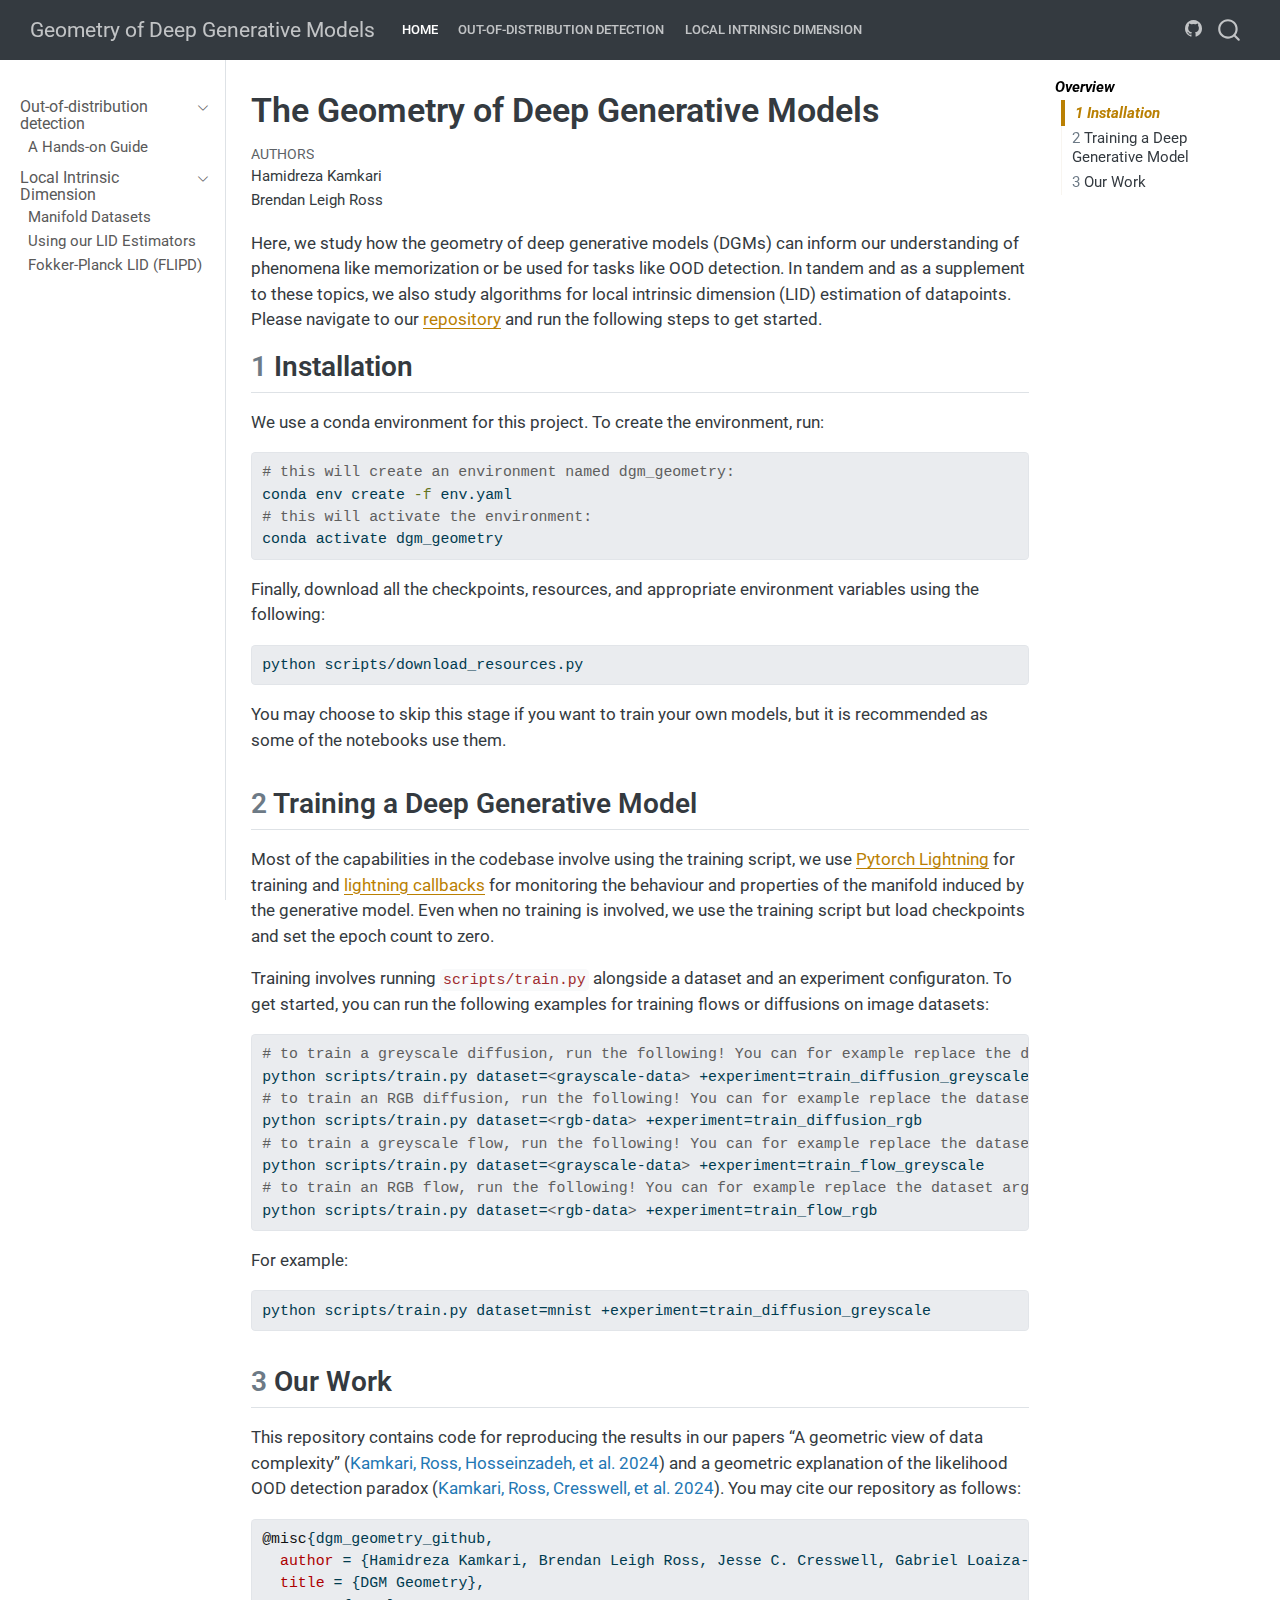
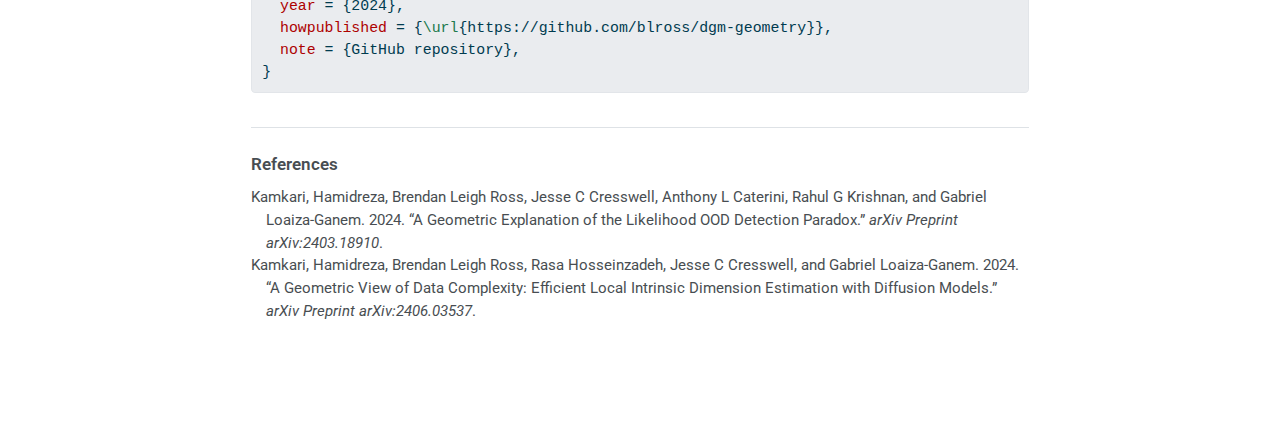
==== docs/index.html @ e12232f8 "move around" ====
<!DOCTYPE html>
<html xmlns="http://www.w3.org/1999/xhtml" lang="en" xml:lang="en"><head>

<meta charset="utf-8">
<meta name="generator" content="quarto-1.5.54">

<meta name="viewport" content="width=device-width, initial-scale=1.0, user-scalable=yes">


<title>The Geometry of Deep Generative Models – Geometry of Deep Generative Models</title>
<style>
code{white-space: pre-wrap;}
span.smallcaps{font-variant: small-caps;}
div.columns{display: flex; gap: min(4vw, 1.5em);}
div.column{flex: auto; overflow-x: auto;}
div.hanging-indent{margin-left: 1.5em; text-indent: -1.5em;}
ul.task-list{list-style: none;}
ul.task-list li input[type="checkbox"] {
  width: 0.8em;
  margin: 0 0.8em 0.2em -1em; /* quarto-specific, see https://github.com/quarto-dev/quarto-cli/issues/4556 */ 
  vertical-align: middle;
}
/* CSS for syntax highlighting */
pre > code.sourceCode { white-space: pre; position: relative; }
pre > code.sourceCode > span { line-height: 1.25; }
pre > code.sourceCode > span:empty { height: 1.2em; }
.sourceCode { overflow: visible; }
code.sourceCode > span { color: inherit; text-decoration: inherit; }
div.sourceCode { margin: 1em 0; }
pre.sourceCode { margin: 0; }
@media screen {
div.sourceCode { overflow: auto; }
}
@media print {
pre > code.sourceCode { white-space: pre-wrap; }
pre > code.sourceCode > span { display: inline-block; text-indent: -5em; padding-left: 5em; }
}
pre.numberSource code
  { counter-reset: source-line 0; }
pre.numberSource code > span
  { position: relative; left: -4em; counter-increment: source-line; }
pre.numberSource code > span > a:first-child::before
  { content: counter(source-line);
    position: relative; left: -1em; text-align: right; vertical-align: baseline;
    border: none; display: inline-block;
    -webkit-touch-callout: none; -webkit-user-select: none;
    -khtml-user-select: none; -moz-user-select: none;
    -ms-user-select: none; user-select: none;
    padding: 0 4px; width: 4em;
  }
pre.numberSource { margin-left: 3em;  padding-left: 4px; }
div.sourceCode
  {   }
@media screen {
pre > code.sourceCode > span > a:first-child::before { text-decoration: underline; }
}
/* CSS for citations */
div.csl-bib-body { }
div.csl-entry {
  clear: both;
  margin-bottom: 0em;
}
.hanging-indent div.csl-entry {
  margin-left:2em;
  text-indent:-2em;
}
div.csl-left-margin {
  min-width:2em;
  float:left;
}
div.csl-right-inline {
  margin-left:2em;
  padding-left:1em;
}
div.csl-indent {
  margin-left: 2em;
}</style>


<script src="site_libs/quarto-nav/quarto-nav.js"></script>
<script src="site_libs/quarto-nav/headroom.min.js"></script>
<script src="site_libs/clipboard/clipboard.min.js"></script>
<script src="site_libs/quarto-search/autocomplete.umd.js"></script>
<script src="site_libs/quarto-search/fuse.min.js"></script>
<script src="site_libs/quarto-search/quarto-search.js"></script>
<meta name="quarto:offset" content="./">
<script src="site_libs/quarto-html/quarto.js"></script>
<script src="site_libs/quarto-html/popper.min.js"></script>
<script src="site_libs/quarto-html/tippy.umd.min.js"></script>
<script src="site_libs/quarto-html/anchor.min.js"></script>
<link href="site_libs/quarto-html/tippy.css" rel="stylesheet">
<link href="site_libs/quarto-html/quarto-syntax-highlighting.css" rel="stylesheet" id="quarto-text-highlighting-styles">
<script src="site_libs/bootstrap/bootstrap.min.js"></script>
<link href="site_libs/bootstrap/bootstrap-icons.css" rel="stylesheet">
<link href="site_libs/bootstrap/bootstrap.min.css" rel="stylesheet" id="quarto-bootstrap" data-mode="light">
<script id="quarto-search-options" type="application/json">{
  "location": "navbar",
  "copy-button": false,
  "collapse-after": 3,
  "panel-placement": "end",
  "type": "overlay",
  "limit": 50,
  "keyboard-shortcut": [
    "f",
    "/",
    "s"
  ],
  "show-item-context": false,
  "language": {
    "search-no-results-text": "No results",
    "search-matching-documents-text": "matching documents",
    "search-copy-link-title": "Copy link to search",
    "search-hide-matches-text": "Hide additional matches",
    "search-more-match-text": "more match in this document",
    "search-more-matches-text": "more matches in this document",
    "search-clear-button-title": "Clear",
    "search-text-placeholder": "",
    "search-detached-cancel-button-title": "Cancel",
    "search-submit-button-title": "Submit",
    "search-label": "Search"
  }
}</script>


<link rel="stylesheet" href="styles.css">
</head>

<body class="nav-sidebar docked nav-fixed">

<div id="quarto-search-results"></div>
  <header id="quarto-header" class="headroom fixed-top">
    <nav class="navbar navbar-expand-lg " data-bs-theme="dark">
      <div class="navbar-container container-fluid">
      <div class="navbar-brand-container mx-auto">
    <a class="navbar-brand" href="./index.html">
    <span class="navbar-title">Geometry of Deep Generative Models</span>
    </a>
  </div>
            <div id="quarto-search" class="" title="Search"></div>
          <button class="navbar-toggler" type="button" data-bs-toggle="collapse" data-bs-target="#navbarCollapse" aria-controls="navbarCollapse" role="menu" aria-expanded="false" aria-label="Toggle navigation" onclick="if (window.quartoToggleHeadroom) { window.quartoToggleHeadroom(); }">
  <span class="navbar-toggler-icon"></span>
</button>
          <div class="collapse navbar-collapse" id="navbarCollapse">
            <ul class="navbar-nav navbar-nav-scroll me-auto">
  <li class="nav-item">
    <a class="nav-link active" href="./index.html" aria-current="page"> 
<span class="menu-text">Home</span></a>
  </li>  
  <li class="nav-item">
    <a class="nav-link" href="./sections/ood.html"> 
<span class="menu-text">Out-of-distribution detection</span></a>
  </li>  
  <li class="nav-item">
    <a class="nav-link" href="./sections/lid.html"> 
<span class="menu-text">Local Intrinsic Dimension</span></a>
  </li>  
</ul>
          </div> <!-- /navcollapse -->
            <div class="quarto-navbar-tools">
    <a href="https://github.com/blross/dgm-geometry" title="" class="quarto-navigation-tool px-1" aria-label=""><i class="bi bi-github"></i></a>
</div>
      </div> <!-- /container-fluid -->
    </nav>
  <nav class="quarto-secondary-nav">
    <div class="container-fluid d-flex">
      <button type="button" class="quarto-btn-toggle btn" data-bs-toggle="collapse" role="button" data-bs-target=".quarto-sidebar-collapse-item" aria-controls="quarto-sidebar" aria-expanded="false" aria-label="Toggle sidebar navigation" onclick="if (window.quartoToggleHeadroom) { window.quartoToggleHeadroom(); }">
        <i class="bi bi-layout-text-sidebar-reverse"></i>
      </button>
        <nav class="quarto-page-breadcrumbs" aria-label="breadcrumb"><ol class="breadcrumb"><li class="breadcrumb-item">The Geometry of Deep Generative Models</li></ol></nav>
        <a class="flex-grow-1" role="navigation" data-bs-toggle="collapse" data-bs-target=".quarto-sidebar-collapse-item" aria-controls="quarto-sidebar" aria-expanded="false" aria-label="Toggle sidebar navigation" onclick="if (window.quartoToggleHeadroom) { window.quartoToggleHeadroom(); }">      
        </a>
    </div>
  </nav>
</header>
<!-- content -->
<div id="quarto-content" class="quarto-container page-columns page-rows-contents page-layout-article page-navbar">
<!-- sidebar -->
  <nav id="quarto-sidebar" class="sidebar collapse collapse-horizontal quarto-sidebar-collapse-item sidebar-navigation docked overflow-auto">
    <div class="sidebar-menu-container"> 
    <ul class="list-unstyled mt-1">
        <li class="sidebar-item sidebar-item-section">
      <div class="sidebar-item-container"> 
            <a href="./sections/ood.html" class="sidebar-item-text sidebar-link">
 <span class="menu-text">Out-of-distribution detection</span></a>
          <a class="sidebar-item-toggle text-start" data-bs-toggle="collapse" data-bs-target="#quarto-sidebar-section-1" role="navigation" aria-expanded="true" aria-label="Toggle section">
            <i class="bi bi-chevron-right ms-2"></i>
          </a> 
      </div>
      <ul id="quarto-sidebar-section-1" class="collapse list-unstyled sidebar-section depth1 show">  
          <li class="sidebar-item">
  <div class="sidebar-item-container"> 
  <a href="./sections/ood/ood_guide.html" class="sidebar-item-text sidebar-link">
 <span class="menu-text">A Hands-on Guide</span></a>
  </div>
</li>
      </ul>
  </li>
        <li class="sidebar-item sidebar-item-section">
      <div class="sidebar-item-container"> 
            <a href="./sections/lid.html" class="sidebar-item-text sidebar-link">
 <span class="menu-text">Local Intrinsic Dimension</span></a>
          <a class="sidebar-item-toggle text-start" data-bs-toggle="collapse" data-bs-target="#quarto-sidebar-section-2" role="navigation" aria-expanded="true" aria-label="Toggle section">
            <i class="bi bi-chevron-right ms-2"></i>
          </a> 
      </div>
      <ul id="quarto-sidebar-section-2" class="collapse list-unstyled sidebar-section depth1 show">  
          <li class="sidebar-item">
  <div class="sidebar-item-container"> 
  <a href="./sections/lid/manifold_datasets.html" class="sidebar-item-text sidebar-link">
 <span class="menu-text">Manifold Datasets</span></a>
  </div>
</li>
          <li class="sidebar-item">
  <div class="sidebar-item-container"> 
  <a href="./sections/lid/lid_guide.html" class="sidebar-item-text sidebar-link">
 <span class="menu-text">Using our LID Estimators</span></a>
  </div>
</li>
          <li class="sidebar-item">
  <div class="sidebar-item-container"> 
  <a href="./sections/lid/flipd.html" class="sidebar-item-text sidebar-link">
 <span class="menu-text">Fokker-Planck LID (FLIPD)</span></a>
  </div>
</li>
      </ul>
  </li>
    </ul>
    </div>
</nav>
<div id="quarto-sidebar-glass" class="quarto-sidebar-collapse-item" data-bs-toggle="collapse" data-bs-target=".quarto-sidebar-collapse-item"></div>
<!-- margin-sidebar -->
    <div id="quarto-margin-sidebar" class="sidebar margin-sidebar">
        <nav id="TOC" role="doc-toc" class="toc-active">
    <h2 id="toc-title">Overview</h2>
   
  <ul>
  <li><a href="#installation" id="toc-installation" class="nav-link active" data-scroll-target="#installation"><span class="header-section-number">1</span> Installation</a></li>
  <li><a href="#training-a-deep-generative-model" id="toc-training-a-deep-generative-model" class="nav-link" data-scroll-target="#training-a-deep-generative-model"><span class="header-section-number">2</span> Training a Deep Generative Model</a></li>
  <li><a href="#our-work" id="toc-our-work" class="nav-link" data-scroll-target="#our-work"><span class="header-section-number">3</span> Our Work</a></li>
  </ul>
</nav>
    </div>
<!-- main -->
<main class="content" id="quarto-document-content">

<header id="title-block-header" class="quarto-title-block default">
<div class="quarto-title">
<h1 class="title">The Geometry of Deep Generative Models</h1>
</div>



<div class="quarto-title-meta">

    <div>
    <div class="quarto-title-meta-heading">Authors</div>
    <div class="quarto-title-meta-contents">
             <p>Hamidreza Kamkari </p>
             <p>Brendan Leigh Ross </p>
          </div>
  </div>
    
  
    
  </div>
  


</header>


<p>Here, we study how the geometry of deep generative models (DGMs) can inform our understanding of phenomena like memorization or be used for tasks like OOD detection. In tandem and as a supplement to these topics, we also study algorithms for local intrinsic dimension (LID) estimation of datapoints. Please navigate to our <a href="https://github.com/blross/dgm-geometry">repository</a> and run the following steps to get started.</p>
<section id="installation" class="level2" data-number="1">
<h2 data-number="1" class="anchored" data-anchor-id="installation"><span class="header-section-number">1</span> Installation</h2>
<p>We use a conda environment for this project. To create the environment, run:</p>
<div class="sourceCode" id="cb1"><pre class="sourceCode bash code-with-copy"><code class="sourceCode bash"><span id="cb1-1"><a href="#cb1-1" aria-hidden="true" tabindex="-1"></a><span class="co"># this will create an environment named dgm_geometry:</span></span>
<span id="cb1-2"><a href="#cb1-2" aria-hidden="true" tabindex="-1"></a><span class="ex">conda</span> env create <span class="at">-f</span> env.yaml</span>
<span id="cb1-3"><a href="#cb1-3" aria-hidden="true" tabindex="-1"></a><span class="co"># this will activate the environment:</span></span>
<span id="cb1-4"><a href="#cb1-4" aria-hidden="true" tabindex="-1"></a><span class="ex">conda</span> activate dgm_geometry</span></code><button title="Copy to Clipboard" class="code-copy-button"><i class="bi"></i></button></pre></div>
<p>Finally, download all the checkpoints, resources, and appropriate environment variables using the following:</p>
<div class="sourceCode" id="cb2"><pre class="sourceCode bash code-with-copy"><code class="sourceCode bash"><span id="cb2-1"><a href="#cb2-1" aria-hidden="true" tabindex="-1"></a><span class="ex">python</span> scripts/download_resources.py</span></code><button title="Copy to Clipboard" class="code-copy-button"><i class="bi"></i></button></pre></div>
<p>You may choose to skip this stage if you want to train your own models, but it is recommended as some of the notebooks use them.</p>
</section>
<section id="training-a-deep-generative-model" class="level2" data-number="2">
<h2 data-number="2" class="anchored" data-anchor-id="training-a-deep-generative-model"><span class="header-section-number">2</span> Training a Deep Generative Model</h2>
<p>Most of the capabilities in the codebase involve using the training script, we use <a href="https://lightning.ai/docs/pytorch/stable/">Pytorch Lightning</a> for training and <a href="https://lightning.ai/docs/pytorch/stable/extensions/callbacks.html">lightning callbacks</a> for monitoring the behaviour and properties of the manifold induced by the generative model. Even when no training is involved, we use the training script but load checkpoints and set the epoch count to zero.</p>
<p>Training involves running <code>scripts/train.py</code> alongside a dataset and an experiment configuraton. To get started, you can run the following examples for training flows or diffusions on image datasets:</p>
<div class="sourceCode" id="cb3"><pre class="sourceCode bash code-with-copy"><code class="sourceCode bash"><span id="cb3-1"><a href="#cb3-1" aria-hidden="true" tabindex="-1"></a><span class="co"># to train a greyscale diffusion, run the following! You can for example replace the dataset argument with mnist or fmnist</span></span>
<span id="cb3-2"><a href="#cb3-2" aria-hidden="true" tabindex="-1"></a><span class="ex">python</span> scripts/train.py dataset=<span class="op">&lt;</span>grayscale-data<span class="op">&gt;</span> +experiment=train_diffusion_greyscale</span>
<span id="cb3-3"><a href="#cb3-3" aria-hidden="true" tabindex="-1"></a><span class="co"># to train an RGB diffusion, run the following! You can for example replace the dataset argument with cifar10</span></span>
<span id="cb3-4"><a href="#cb3-4" aria-hidden="true" tabindex="-1"></a><span class="ex">python</span> scripts/train.py dataset=<span class="op">&lt;</span>rgb-data<span class="op">&gt;</span> +experiment=train_diffusion_rgb</span>
<span id="cb3-5"><a href="#cb3-5" aria-hidden="true" tabindex="-1"></a><span class="co"># to train a greyscale flow, run the following! You can for example replace the dataset argument with mnist or fmnist</span></span>
<span id="cb3-6"><a href="#cb3-6" aria-hidden="true" tabindex="-1"></a><span class="ex">python</span> scripts/train.py dataset=<span class="op">&lt;</span>grayscale-data<span class="op">&gt;</span> +experiment=train_flow_greyscale</span>
<span id="cb3-7"><a href="#cb3-7" aria-hidden="true" tabindex="-1"></a><span class="co"># to train an RGB flow, run the following! You can for example replace the dataset argument with cifar10</span></span>
<span id="cb3-8"><a href="#cb3-8" aria-hidden="true" tabindex="-1"></a><span class="ex">python</span> scripts/train.py dataset=<span class="op">&lt;</span>rgb-data<span class="op">&gt;</span> +experiment=train_flow_rgb</span></code><button title="Copy to Clipboard" class="code-copy-button"><i class="bi"></i></button></pre></div>
<p>For example:</p>
<div class="sourceCode" id="cb4"><pre class="sourceCode bash code-with-copy"><code class="sourceCode bash"><span id="cb4-1"><a href="#cb4-1" aria-hidden="true" tabindex="-1"></a><span class="ex">python</span> scripts/train.py dataset=mnist +experiment=train_diffusion_greyscale</span></code><button title="Copy to Clipboard" class="code-copy-button"><i class="bi"></i></button></pre></div>
</section>
<section id="our-work" class="level2" data-number="3">
<h2 data-number="3" class="anchored" data-anchor-id="our-work"><span class="header-section-number">3</span> Our Work</h2>
<p>This repository contains code for reproducing the results in our papers “A geometric view of data complexity” <span class="citation" data-cites="kamkari2024flipd">(<a href="#ref-kamkari2024flipd" role="doc-biblioref">Kamkari, Ross, Hosseinzadeh, et al. 2024</a>)</span> and a geometric explanation of the likelihood OOD detection paradox <span class="citation" data-cites="kamkari2024oodlid">(<a href="#ref-kamkari2024oodlid" role="doc-biblioref">Kamkari, Ross, Cresswell, et al. 2024</a>)</span>. You may cite our repository as follows:</p>
<div class="sourceCode" id="cb5"><pre class="sourceCode bibtex code-with-copy"><code class="sourceCode bibtex"><span id="cb5-1"><a href="#cb5-1" aria-hidden="true" tabindex="-1"></a><span class="va">@misc</span>{<span class="ot">dgm_geometry_github</span>,</span>
<span id="cb5-2"><a href="#cb5-2" aria-hidden="true" tabindex="-1"></a>  <span class="dt">author</span> = {Hamidreza Kamkari, Brendan Leigh Ross, Jesse C. Cresswell, Gabriel Loaiza-Ganem},</span>
<span id="cb5-3"><a href="#cb5-3" aria-hidden="true" tabindex="-1"></a>  <span class="dt">title</span> = {DGM Geometry},</span>
<span id="cb5-4"><a href="#cb5-4" aria-hidden="true" tabindex="-1"></a>  <span class="dt">year</span> = {2024},</span>
<span id="cb5-5"><a href="#cb5-5" aria-hidden="true" tabindex="-1"></a>  <span class="dt">howpublished</span> = {<span class="ch">\url</span>{https://github.com/blross/dgm-geometry}},</span>
<span id="cb5-6"><a href="#cb5-6" aria-hidden="true" tabindex="-1"></a>  <span class="dt">note</span> = {GitHub repository},</span>
<span id="cb5-7"><a href="#cb5-7" aria-hidden="true" tabindex="-1"></a>}</span></code><button title="Copy to Clipboard" class="code-copy-button"><i class="bi"></i></button></pre></div>
<!-- 
## References -->
<!-- 
::: {#refs}
::: -->



</section>

<div id="quarto-appendix" class="default"><section class="quarto-appendix-contents" role="doc-bibliography" id="quarto-bibliography"><h2 class="anchored quarto-appendix-heading">References</h2><div id="refs" class="references csl-bib-body hanging-indent" data-entry-spacing="0" role="list">
<div id="ref-kamkari2024oodlid" class="csl-entry" role="listitem">
Kamkari, Hamidreza, Brendan Leigh Ross, Jesse C Cresswell, Anthony L Caterini, Rahul G Krishnan, and Gabriel Loaiza-Ganem. 2024. <span>“A Geometric Explanation of the Likelihood OOD Detection Paradox.”</span> <em>arXiv Preprint arXiv:2403.18910</em>.
</div>
<div id="ref-kamkari2024flipd" class="csl-entry" role="listitem">
Kamkari, Hamidreza, Brendan Leigh Ross, Rasa Hosseinzadeh, Jesse C Cresswell, and Gabriel Loaiza-Ganem. 2024. <span>“A Geometric View of Data Complexity: Efficient Local Intrinsic Dimension Estimation with Diffusion Models.”</span> <em>arXiv Preprint arXiv:2406.03537</em>.
</div>
</div></section></div></main> <!-- /main -->
<script id="quarto-html-after-body" type="application/javascript">
window.document.addEventListener("DOMContentLoaded", function (event) {
  const toggleBodyColorMode = (bsSheetEl) => {
    const mode = bsSheetEl.getAttribute("data-mode");
    const bodyEl = window.document.querySelector("body");
    if (mode === "dark") {
      bodyEl.classList.add("quarto-dark");
      bodyEl.classList.remove("quarto-light");
    } else {
      bodyEl.classList.add("quarto-light");
      bodyEl.classList.remove("quarto-dark");
    }
  }
  const toggleBodyColorPrimary = () => {
    const bsSheetEl = window.document.querySelector("link#quarto-bootstrap");
    if (bsSheetEl) {
      toggleBodyColorMode(bsSheetEl);
    }
  }
  toggleBodyColorPrimary();  
  const icon = "";
  const anchorJS = new window.AnchorJS();
  anchorJS.options = {
    placement: 'right',
    icon: icon
  };
  anchorJS.add('.anchored');
  const isCodeAnnotation = (el) => {
    for (const clz of el.classList) {
      if (clz.startsWith('code-annotation-')) {                     
        return true;
      }
    }
    return false;
  }
  const onCopySuccess = function(e) {
    // button target
    const button = e.trigger;
    // don't keep focus
    button.blur();
    // flash "checked"
    button.classList.add('code-copy-button-checked');
    var currentTitle = button.getAttribute("title");
    button.setAttribute("title", "Copied!");
    let tooltip;
    if (window.bootstrap) {
      button.setAttribute("data-bs-toggle", "tooltip");
      button.setAttribute("data-bs-placement", "left");
      button.setAttribute("data-bs-title", "Copied!");
      tooltip = new bootstrap.Tooltip(button, 
        { trigger: "manual", 
          customClass: "code-copy-button-tooltip",
          offset: [0, -8]});
      tooltip.show();    
    }
    setTimeout(function() {
      if (tooltip) {
        tooltip.hide();
        button.removeAttribute("data-bs-title");
        button.removeAttribute("data-bs-toggle");
        button.removeAttribute("data-bs-placement");
      }
      button.setAttribute("title", currentTitle);
      button.classList.remove('code-copy-button-checked');
    }, 1000);
    // clear code selection
    e.clearSelection();
  }
  const getTextToCopy = function(trigger) {
      const codeEl = trigger.previousElementSibling.cloneNode(true);
      for (const childEl of codeEl.children) {
        if (isCodeAnnotation(childEl)) {
          childEl.remove();
        }
      }
      return codeEl.innerText;
  }
  const clipboard = new window.ClipboardJS('.code-copy-button:not([data-in-quarto-modal])', {
    text: getTextToCopy
  });
  clipboard.on('success', onCopySuccess);
  if (window.document.getElementById('quarto-embedded-source-code-modal')) {
    // For code content inside modals, clipBoardJS needs to be initialized with a container option
    // TODO: Check when it could be a function (https://github.com/zenorocha/clipboard.js/issues/860)
    const clipboardModal = new window.ClipboardJS('.code-copy-button[data-in-quarto-modal]', {
      text: getTextToCopy,
      container: window.document.getElementById('quarto-embedded-source-code-modal')
    });
    clipboardModal.on('success', onCopySuccess);
  }
    var localhostRegex = new RegExp(/^(?:http|https):\/\/localhost\:?[0-9]*\//);
    var mailtoRegex = new RegExp(/^mailto:/);
      var filterRegex = new RegExp('/' + window.location.host + '/');
    var isInternal = (href) => {
        return filterRegex.test(href) || localhostRegex.test(href) || mailtoRegex.test(href);
    }
    // Inspect non-navigation links and adorn them if external
 	var links = window.document.querySelectorAll('a[href]:not(.nav-link):not(.navbar-brand):not(.toc-action):not(.sidebar-link):not(.sidebar-item-toggle):not(.pagination-link):not(.no-external):not([aria-hidden]):not(.dropdown-item):not(.quarto-navigation-tool):not(.about-link)');
    for (var i=0; i<links.length; i++) {
      const link = links[i];
      if (!isInternal(link.href)) {
        // undo the damage that might have been done by quarto-nav.js in the case of
        // links that we want to consider external
        if (link.dataset.originalHref !== undefined) {
          link.href = link.dataset.originalHref;
        }
      }
    }
  function tippyHover(el, contentFn, onTriggerFn, onUntriggerFn) {
    const config = {
      allowHTML: true,
      maxWidth: 500,
      delay: 100,
      arrow: false,
      appendTo: function(el) {
          return el.parentElement;
      },
      interactive: true,
      interactiveBorder: 10,
      theme: 'quarto',
      placement: 'bottom-start',
    };
    if (contentFn) {
      config.content = contentFn;
    }
    if (onTriggerFn) {
      config.onTrigger = onTriggerFn;
    }
    if (onUntriggerFn) {
      config.onUntrigger = onUntriggerFn;
    }
    window.tippy(el, config); 
  }
  const noterefs = window.document.querySelectorAll('a[role="doc-noteref"]');
  for (var i=0; i<noterefs.length; i++) {
    const ref = noterefs[i];
    tippyHover(ref, function() {
      // use id or data attribute instead here
      let href = ref.getAttribute('data-footnote-href') || ref.getAttribute('href');
      try { href = new URL(href).hash; } catch {}
      const id = href.replace(/^#\/?/, "");
      const note = window.document.getElementById(id);
      if (note) {
        return note.innerHTML;
      } else {
        return "";
      }
    });
  }
  const xrefs = window.document.querySelectorAll('a.quarto-xref');
  const processXRef = (id, note) => {
    // Strip column container classes
    const stripColumnClz = (el) => {
      el.classList.remove("page-full", "page-columns");
      if (el.children) {
        for (const child of el.children) {
          stripColumnClz(child);
        }
      }
    }
    stripColumnClz(note)
    if (id === null || id.startsWith('sec-')) {
      // Special case sections, only their first couple elements
      const container = document.createElement("div");
      if (note.children && note.children.length > 2) {
        container.appendChild(note.children[0].cloneNode(true));
        for (let i = 1; i < note.children.length; i++) {
          const child = note.children[i];
          if (child.tagName === "P" && child.innerText === "") {
            continue;
          } else {
            container.appendChild(child.cloneNode(true));
            break;
          }
        }
        if (window.Quarto?.typesetMath) {
          window.Quarto.typesetMath(container);
        }
        return container.innerHTML
      } else {
        if (window.Quarto?.typesetMath) {
          window.Quarto.typesetMath(note);
        }
        return note.innerHTML;
      }
    } else {
      // Remove any anchor links if they are present
      const anchorLink = note.querySelector('a.anchorjs-link');
      if (anchorLink) {
        anchorLink.remove();
      }
      if (window.Quarto?.typesetMath) {
        window.Quarto.typesetMath(note);
      }
      // TODO in 1.5, we should make sure this works without a callout special case
      if (note.classList.contains("callout")) {
        return note.outerHTML;
      } else {
        return note.innerHTML;
      }
    }
  }
  for (var i=0; i<xrefs.length; i++) {
    const xref = xrefs[i];
    tippyHover(xref, undefined, function(instance) {
      instance.disable();
      let url = xref.getAttribute('href');
      let hash = undefined; 
      if (url.startsWith('#')) {
        hash = url;
      } else {
        try { hash = new URL(url).hash; } catch {}
      }
      if (hash) {
        const id = hash.replace(/^#\/?/, "");
        const note = window.document.getElementById(id);
        if (note !== null) {
          try {
            const html = processXRef(id, note.cloneNode(true));
            instance.setContent(html);
          } finally {
            instance.enable();
            instance.show();
          }
        } else {
          // See if we can fetch this
          fetch(url.split('#')[0])
          .then(res => res.text())
          .then(html => {
            const parser = new DOMParser();
            const htmlDoc = parser.parseFromString(html, "text/html");
            const note = htmlDoc.getElementById(id);
            if (note !== null) {
              const html = processXRef(id, note);
              instance.setContent(html);
            } 
          }).finally(() => {
            instance.enable();
            instance.show();
          });
        }
      } else {
        // See if we can fetch a full url (with no hash to target)
        // This is a special case and we should probably do some content thinning / targeting
        fetch(url)
        .then(res => res.text())
        .then(html => {
          const parser = new DOMParser();
          const htmlDoc = parser.parseFromString(html, "text/html");
          const note = htmlDoc.querySelector('main.content');
          if (note !== null) {
            // This should only happen for chapter cross references
            // (since there is no id in the URL)
            // remove the first header
            if (note.children.length > 0 && note.children[0].tagName === "HEADER") {
              note.children[0].remove();
            }
            const html = processXRef(null, note);
            instance.setContent(html);
          } 
        }).finally(() => {
          instance.enable();
          instance.show();
        });
      }
    }, function(instance) {
    });
  }
      let selectedAnnoteEl;
      const selectorForAnnotation = ( cell, annotation) => {
        let cellAttr = 'data-code-cell="' + cell + '"';
        let lineAttr = 'data-code-annotation="' +  annotation + '"';
        const selector = 'span[' + cellAttr + '][' + lineAttr + ']';
        return selector;
      }
      const selectCodeLines = (annoteEl) => {
        const doc = window.document;
        const targetCell = annoteEl.getAttribute("data-target-cell");
        const targetAnnotation = annoteEl.getAttribute("data-target-annotation");
        const annoteSpan = window.document.querySelector(selectorForAnnotation(targetCell, targetAnnotation));
        const lines = annoteSpan.getAttribute("data-code-lines").split(",");
        const lineIds = lines.map((line) => {
          return targetCell + "-" + line;
        })
        let top = null;
        let height = null;
        let parent = null;
        if (lineIds.length > 0) {
            //compute the position of the single el (top and bottom and make a div)
            const el = window.document.getElementById(lineIds[0]);
            top = el.offsetTop;
            height = el.offsetHeight;
            parent = el.parentElement.parentElement;
          if (lineIds.length > 1) {
            const lastEl = window.document.getElementById(lineIds[lineIds.length - 1]);
            const bottom = lastEl.offsetTop + lastEl.offsetHeight;
            height = bottom - top;
          }
          if (top !== null && height !== null && parent !== null) {
            // cook up a div (if necessary) and position it 
            let div = window.document.getElementById("code-annotation-line-highlight");
            if (div === null) {
              div = window.document.createElement("div");
              div.setAttribute("id", "code-annotation-line-highlight");
              div.style.position = 'absolute';
              parent.appendChild(div);
            }
            div.style.top = top - 2 + "px";
            div.style.height = height + 4 + "px";
            div.style.left = 0;
            let gutterDiv = window.document.getElementById("code-annotation-line-highlight-gutter");
            if (gutterDiv === null) {
              gutterDiv = window.document.createElement("div");
              gutterDiv.setAttribute("id", "code-annotation-line-highlight-gutter");
              gutterDiv.style.position = 'absolute';
              const codeCell = window.document.getElementById(targetCell);
              const gutter = codeCell.querySelector('.code-annotation-gutter');
              gutter.appendChild(gutterDiv);
            }
            gutterDiv.style.top = top - 2 + "px";
            gutterDiv.style.height = height + 4 + "px";
          }
          selectedAnnoteEl = annoteEl;
        }
      };
      const unselectCodeLines = () => {
        const elementsIds = ["code-annotation-line-highlight", "code-annotation-line-highlight-gutter"];
        elementsIds.forEach((elId) => {
          const div = window.document.getElementById(elId);
          if (div) {
            div.remove();
          }
        });
        selectedAnnoteEl = undefined;
      };
        // Handle positioning of the toggle
    window.addEventListener(
      "resize",
      throttle(() => {
        elRect = undefined;
        if (selectedAnnoteEl) {
          selectCodeLines(selectedAnnoteEl);
        }
      }, 10)
    );
    function throttle(fn, ms) {
    let throttle = false;
    let timer;
      return (...args) => {
        if(!throttle) { // first call gets through
            fn.apply(this, args);
            throttle = true;
        } else { // all the others get throttled
            if(timer) clearTimeout(timer); // cancel #2
            timer = setTimeout(() => {
              fn.apply(this, args);
              timer = throttle = false;
            }, ms);
        }
      };
    }
      // Attach click handler to the DT
      const annoteDls = window.document.querySelectorAll('dt[data-target-cell]');
      for (const annoteDlNode of annoteDls) {
        annoteDlNode.addEventListener('click', (event) => {
          const clickedEl = event.target;
          if (clickedEl !== selectedAnnoteEl) {
            unselectCodeLines();
            const activeEl = window.document.querySelector('dt[data-target-cell].code-annotation-active');
            if (activeEl) {
              activeEl.classList.remove('code-annotation-active');
            }
            selectCodeLines(clickedEl);
            clickedEl.classList.add('code-annotation-active');
          } else {
            // Unselect the line
            unselectCodeLines();
            clickedEl.classList.remove('code-annotation-active');
          }
        });
      }
  const findCites = (el) => {
    const parentEl = el.parentElement;
    if (parentEl) {
      const cites = parentEl.dataset.cites;
      if (cites) {
        return {
          el,
          cites: cites.split(' ')
        };
      } else {
        return findCites(el.parentElement)
      }
    } else {
      return undefined;
    }
  };
  var bibliorefs = window.document.querySelectorAll('a[role="doc-biblioref"]');
  for (var i=0; i<bibliorefs.length; i++) {
    const ref = bibliorefs[i];
    const citeInfo = findCites(ref);
    if (citeInfo) {
      tippyHover(citeInfo.el, function() {
        var popup = window.document.createElement('div');
        citeInfo.cites.forEach(function(cite) {
          var citeDiv = window.document.createElement('div');
          citeDiv.classList.add('hanging-indent');
          citeDiv.classList.add('csl-entry');
          var biblioDiv = window.document.getElementById('ref-' + cite);
          if (biblioDiv) {
            citeDiv.innerHTML = biblioDiv.innerHTML;
          }
          popup.appendChild(citeDiv);
        });
        return popup.innerHTML;
      });
    }
  }
});
</script>
</div> <!-- /content -->




</body></html>
---- docs/site_libs/quarto-html/tippy.css ----
.tippy-box[data-animation=fade][data-state=hidden]{opacity:0}[data-tippy-root]{max-width:calc(100vw - 10px)}.tippy-box{position:relative;background-color:#333;color:#fff;border-radius:4px;font-size:14px;line-height:1.4;white-space:normal;outline:0;transition-property:transform,visibility,opacity}.tippy-box[data-placement^=top]>.tippy-arrow{bottom:0}.tippy-box[data-placement^=top]>.tippy-arrow:before{bottom:-7px;left:0;border-width:8px 8px 0;border-top-color:initial;transform-origin:center top}.tippy-box[data-placement^=bottom]>.tippy-arrow{top:0}.tippy-box[data-placement^=bottom]>.tippy-arrow:before{top:-7px;left:0;border-width:0 8px 8px;border-bottom-color:initial;transform-origin:center bottom}.tippy-box[data-placement^=left]>.tippy-arrow{right:0}.tippy-box[data-placement^=left]>.tippy-arrow:before{border-width:8px 0 8px 8px;border-left-color:initial;right:-7px;transform-origin:center left}.tippy-box[data-placement^=right]>.tippy-arrow{left:0}.tippy-box[data-placement^=right]>.tippy-arrow:before{left:-7px;border-width:8px 8px 8px 0;border-right-color:initial;transform-origin:center right}.tippy-box[data-inertia][data-state=visible]{transition-timing-function:cubic-bezier(.54,1.5,.38,1.11)}.tippy-arrow{width:16px;height:16px;color:#333}.tippy-arrow:before{content:"";position:absolute;border-color:transparent;border-style:solid}.tippy-content{position:relative;padding:5px 9px;z-index:1}
---- docs/site_libs/quarto-html/quarto-syntax-highlighting.css ----
/* quarto syntax highlight colors */
:root {
  --quarto-hl-ot-color: #003B4F;
  --quarto-hl-at-color: #657422;
  --quarto-hl-ss-color: #20794D;
  --quarto-hl-an-color: #5E5E5E;
  --quarto-hl-fu-color: #4758AB;
  --quarto-hl-st-color: #20794D;
  --quarto-hl-cf-color: #003B4F;
  --quarto-hl-op-color: #5E5E5E;
  --quarto-hl-er-color: #AD0000;
  --quarto-hl-bn-color: #AD0000;
  --quarto-hl-al-color: #AD0000;
  --quarto-hl-va-color: #111111;
  --quarto-hl-bu-color: inherit;
  --quarto-hl-ex-color: inherit;
  --quarto-hl-pp-color: #AD0000;
  --quarto-hl-in-color: #5E5E5E;
  --quarto-hl-vs-color: #20794D;
  --quarto-hl-wa-color: #5E5E5E;
  --quarto-hl-do-color: #5E5E5E;
  --quarto-hl-im-color: #00769E;
  --quarto-hl-ch-color: #20794D;
  --quarto-hl-dt-color: #AD0000;
  --quarto-hl-fl-color: #AD0000;
  --quarto-hl-co-color: #5E5E5E;
  --quarto-hl-cv-color: #5E5E5E;
  --quarto-hl-cn-color: #8f5902;
  --quarto-hl-sc-color: #5E5E5E;
  --quarto-hl-dv-color: #AD0000;
  --quarto-hl-kw-color: #003B4F;
}

/* other quarto variables */
:root {
  --quarto-font-monospace: SFMono-Regular, Menlo, Monaco, Consolas, "Liberation Mono", "Courier New", monospace;
}

pre > code.sourceCode > span {
  color: #003B4F;
}

code span {
  color: #003B4F;
}

code.sourceCode > span {
  color: #003B4F;
}

div.sourceCode,
div.sourceCode pre.sourceCode {
  color: #003B4F;
}

code span.ot {
  color: #003B4F;
  font-style: inherit;
}

code span.at {
  color: #657422;
  font-style: inherit;
}

code span.ss {
  color: #20794D;
  font-style: inherit;
}

code span.an {
  color: #5E5E5E;
  font-style: inherit;
}

code span.fu {
  color: #4758AB;
  font-style: inherit;
}

code span.st {
  color: #20794D;
  font-style: inherit;
}

code span.cf {
  color: #003B4F;
  font-weight: bold;
  font-style: inherit;
}

code span.op {
  color: #5E5E5E;
  font-style: inherit;
}

code span.er {
  color: #AD0000;
  font-style: inherit;
}

code span.bn {
  color: #AD0000;
  font-style: inherit;
}

code span.al {
  color: #AD0000;
  font-style: inherit;
}

code span.va {
  color: #111111;
  font-style: inherit;
}

code span.bu {
  font-style: inherit;
}

code span.ex {
  font-style: inherit;
}

code span.pp {
  color: #AD0000;
  font-style: inherit;
}

code span.in {
  color: #5E5E5E;
  font-style: inherit;
}

code span.vs {
  color: #20794D;
  font-style: inherit;
}

code span.wa {
  color: #5E5E5E;
  font-style: italic;
}

code span.do {
  color: #5E5E5E;
  font-style: italic;
}

code span.im {
  color: #00769E;
  font-style: inherit;
}

code span.ch {
  color: #20794D;
  font-style: inherit;
}

code span.dt {
  color: #AD0000;
  font-style: inherit;
}

code span.fl {
  color: #AD0000;
  font-style: inherit;
}

code span.co {
  color: #5E5E5E;
  font-style: inherit;
}

code span.cv {
  color: #5E5E5E;
  font-style: italic;
}

code span.cn {
  color: #8f5902;
  font-style: inherit;
}

code span.sc {
  color: #5E5E5E;
  font-style: inherit;
}

code span.dv {
  color: #AD0000;
  font-style: inherit;
}

code span.kw {
  color: #003B4F;
  font-weight: bold;
  font-style: inherit;
}

.prevent-inlining {
  content: "</";
}

/*# sourceMappingURL=debc5d5d77c3f9108843748ff7464032.css.map */
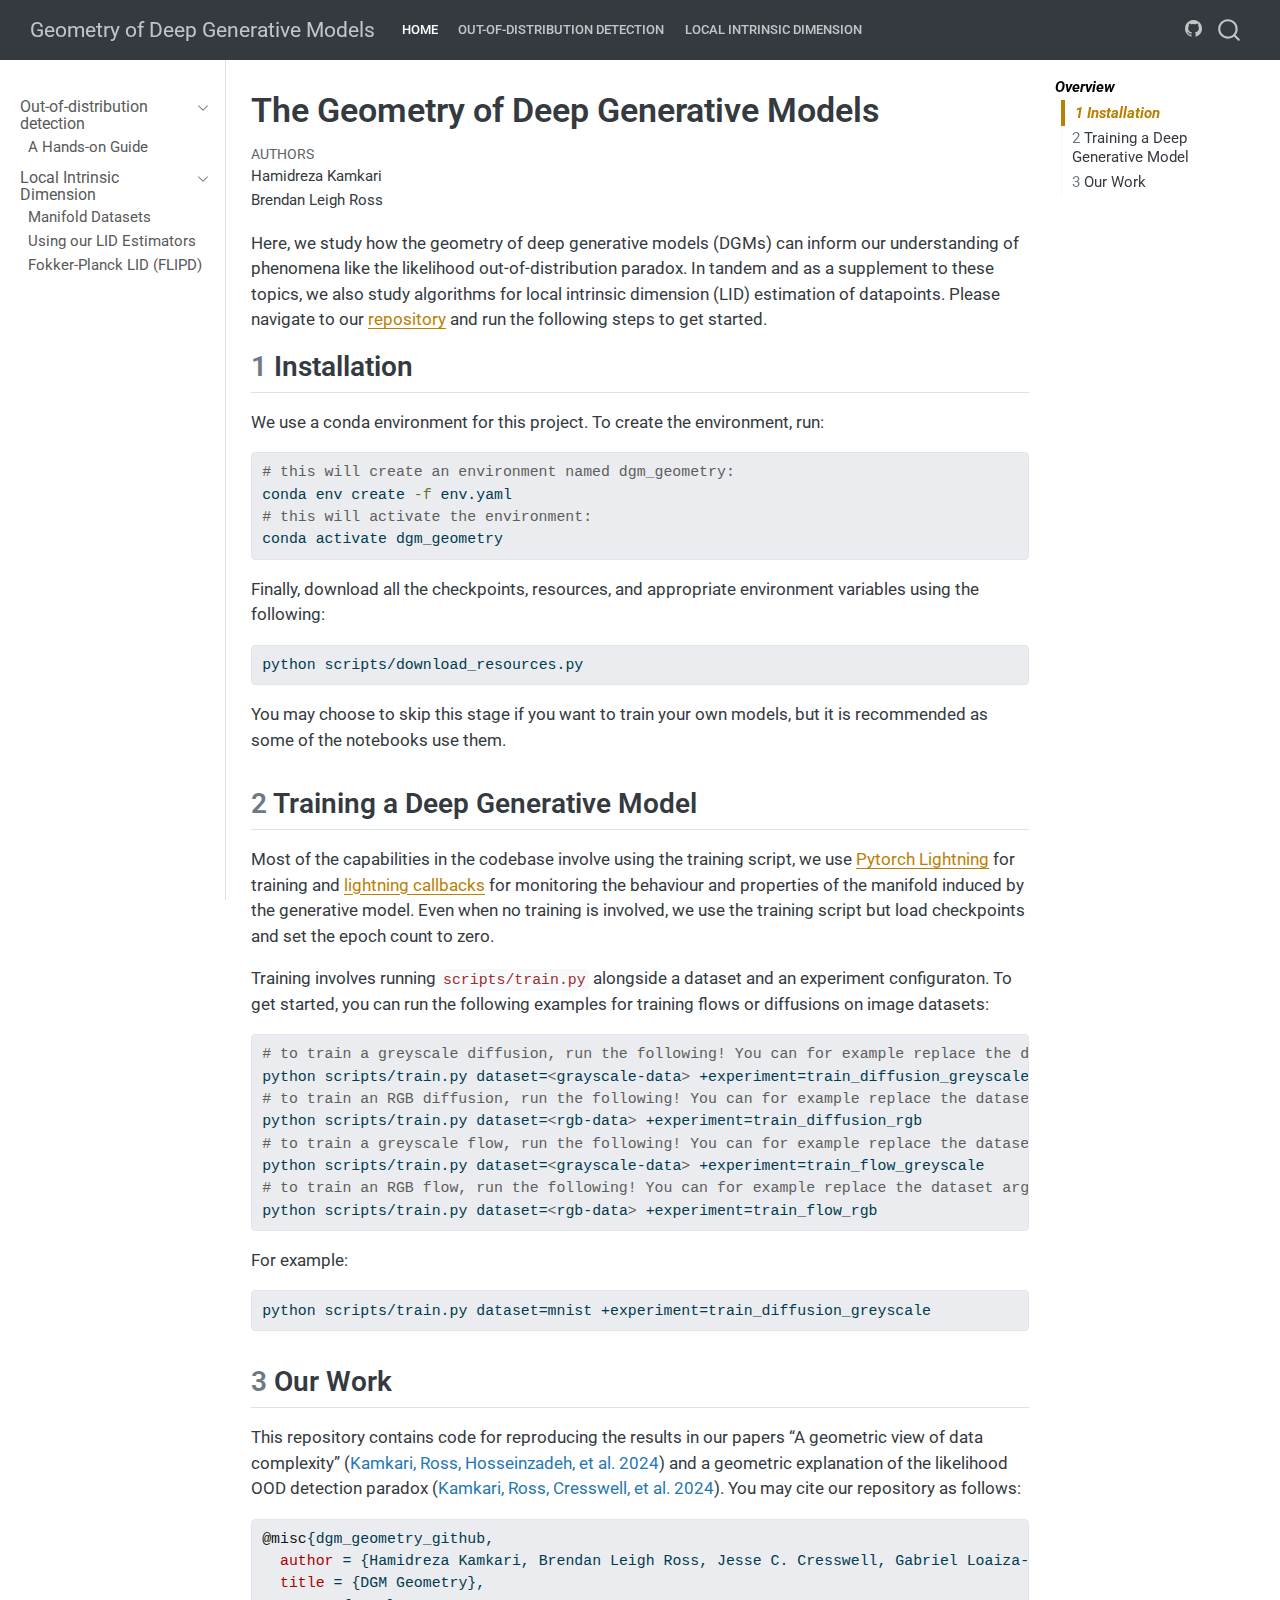
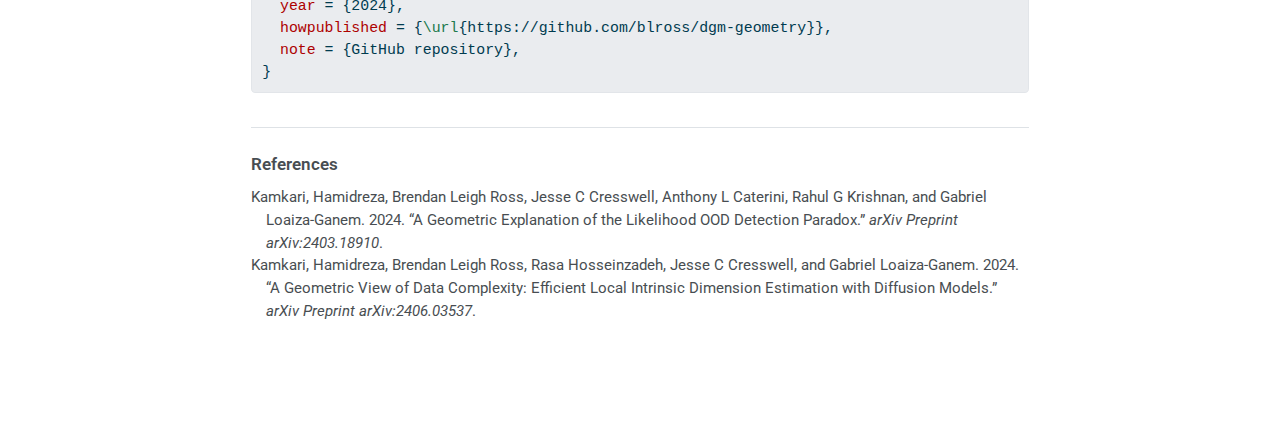
==== commit 23414186: "update website" ====
--- a/docs/index.html
+++ b/docs/index.html
@@ -269,7 +269,7 @@
 </header>
 
 
-<p>Here, we study how the geometry of deep generative models (DGMs) can inform our understanding of phenomena like memorization or be used for tasks like OOD detection. In tandem and as a supplement to these topics, we also study algorithms for local intrinsic dimension (LID) estimation of datapoints. Please navigate to our <a href="https://github.com/blross/dgm-geometry">repository</a> and run the following steps to get started.</p>
+<p>Here, we study how the geometry of deep generative models (DGMs) can inform our understanding of phenomena like the likelihood out-of-distribution paradox. In tandem and as a supplement to these topics, we also study algorithms for local intrinsic dimension (LID) estimation of datapoints. Please navigate to our <a href="https://github.com/blross/dgm-geometry">repository</a> and run the following steps to get started.</p>
 <section id="installation" class="level2" data-number="1">
 <h2 data-number="1" class="anchored" data-anchor-id="installation"><span class="header-section-number">1</span> Installation</h2>
 <p>We use a conda environment for this project. To create the environment, run:</p>
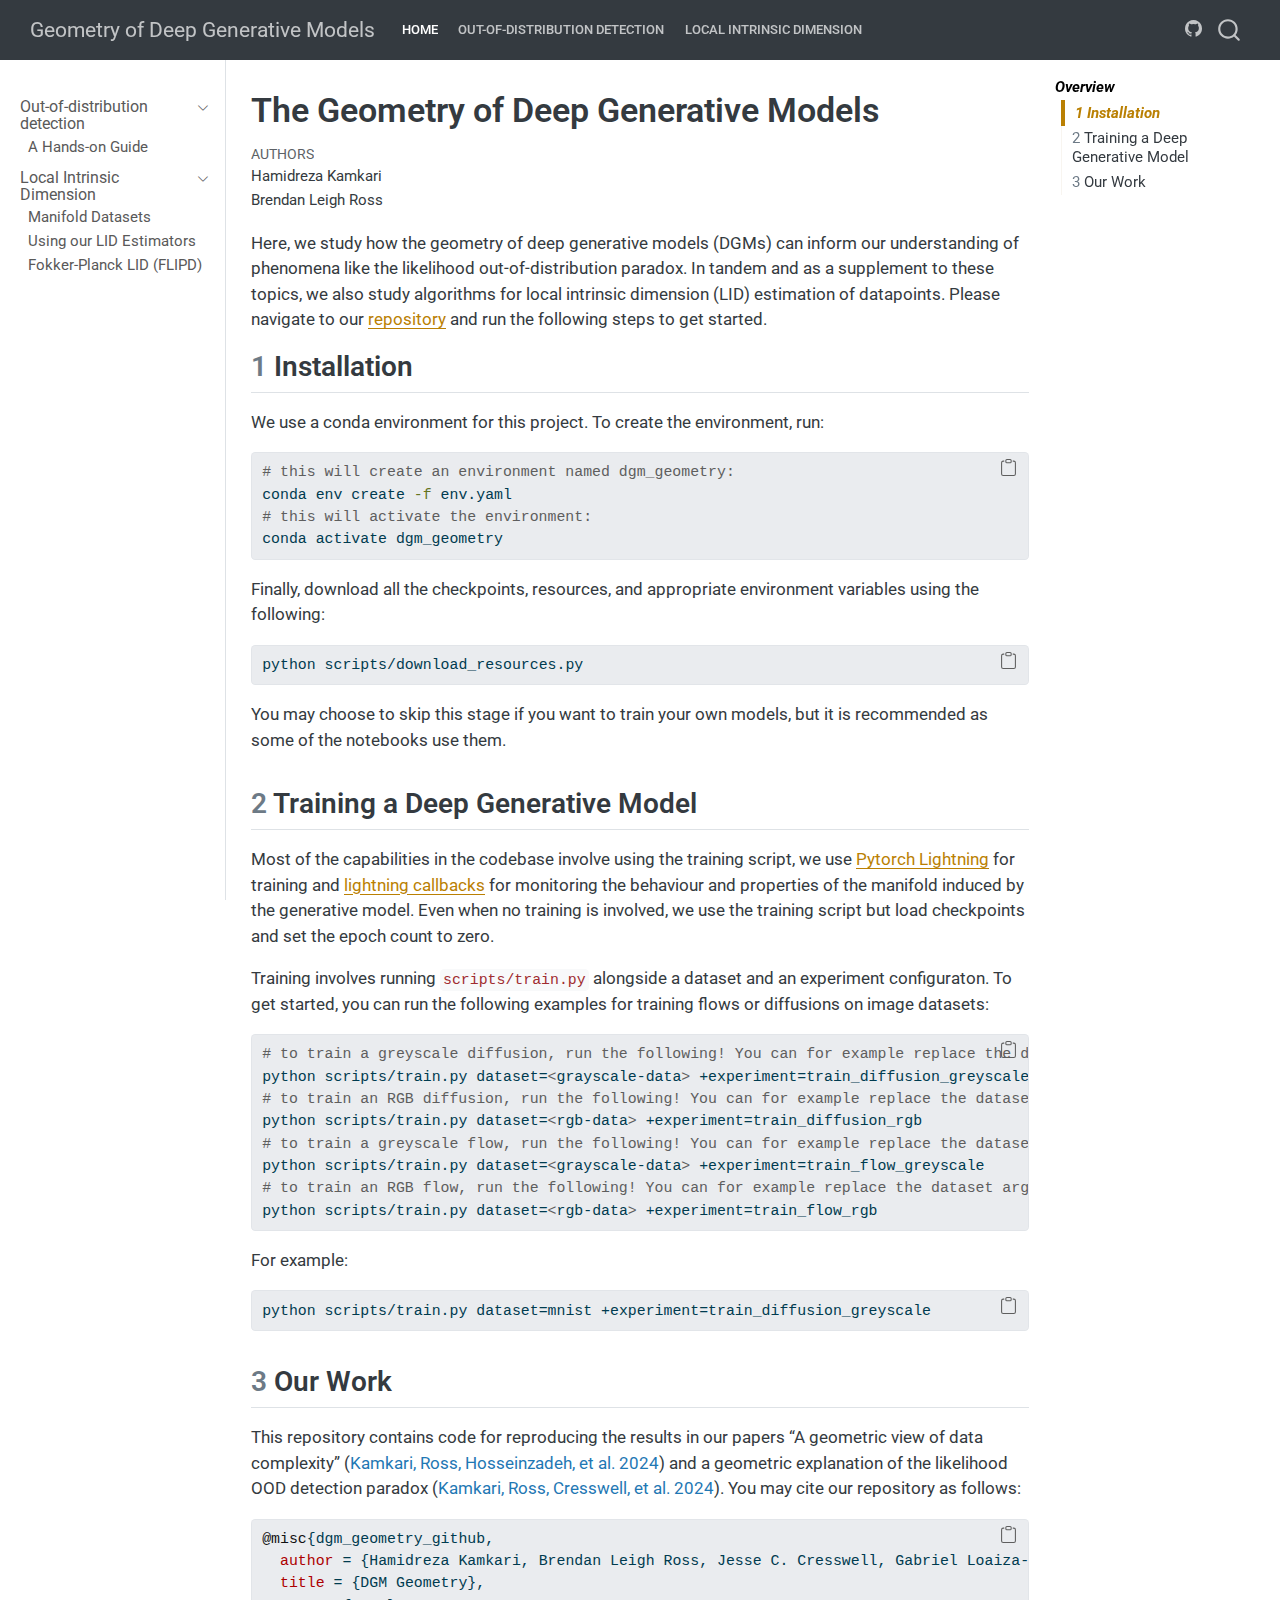
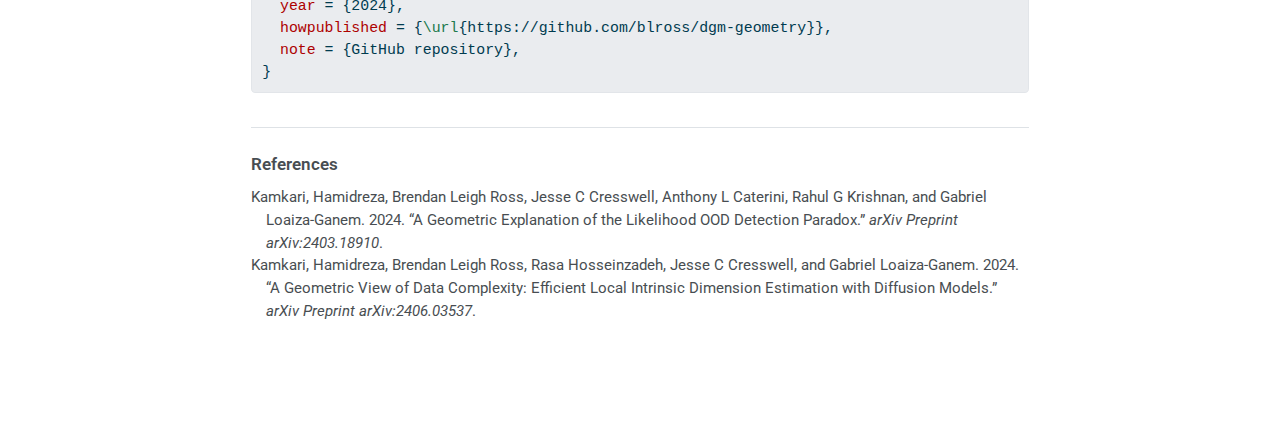
==== commit 3bafdeeb: "update broken link to repo" ====
--- a/docs/index.html
+++ b/docs/index.html
@@ -157,7 +157,7 @@
 </ul>
           </div> <!-- /navcollapse -->
             <div class="quarto-navbar-tools">
-    <a href="https://github.com/blross/dgm-geometry" title="" class="quarto-navigation-tool px-1" aria-label=""><i class="bi bi-github"></i></a>
+    <a href="https://github.com/layer6ai-labs/dgm_geometry" title="" class="quarto-navigation-tool px-1" aria-label=""><i class="bi bi-github"></i></a>
 </div>
       </div> <!-- /container-fluid -->
     </nav>
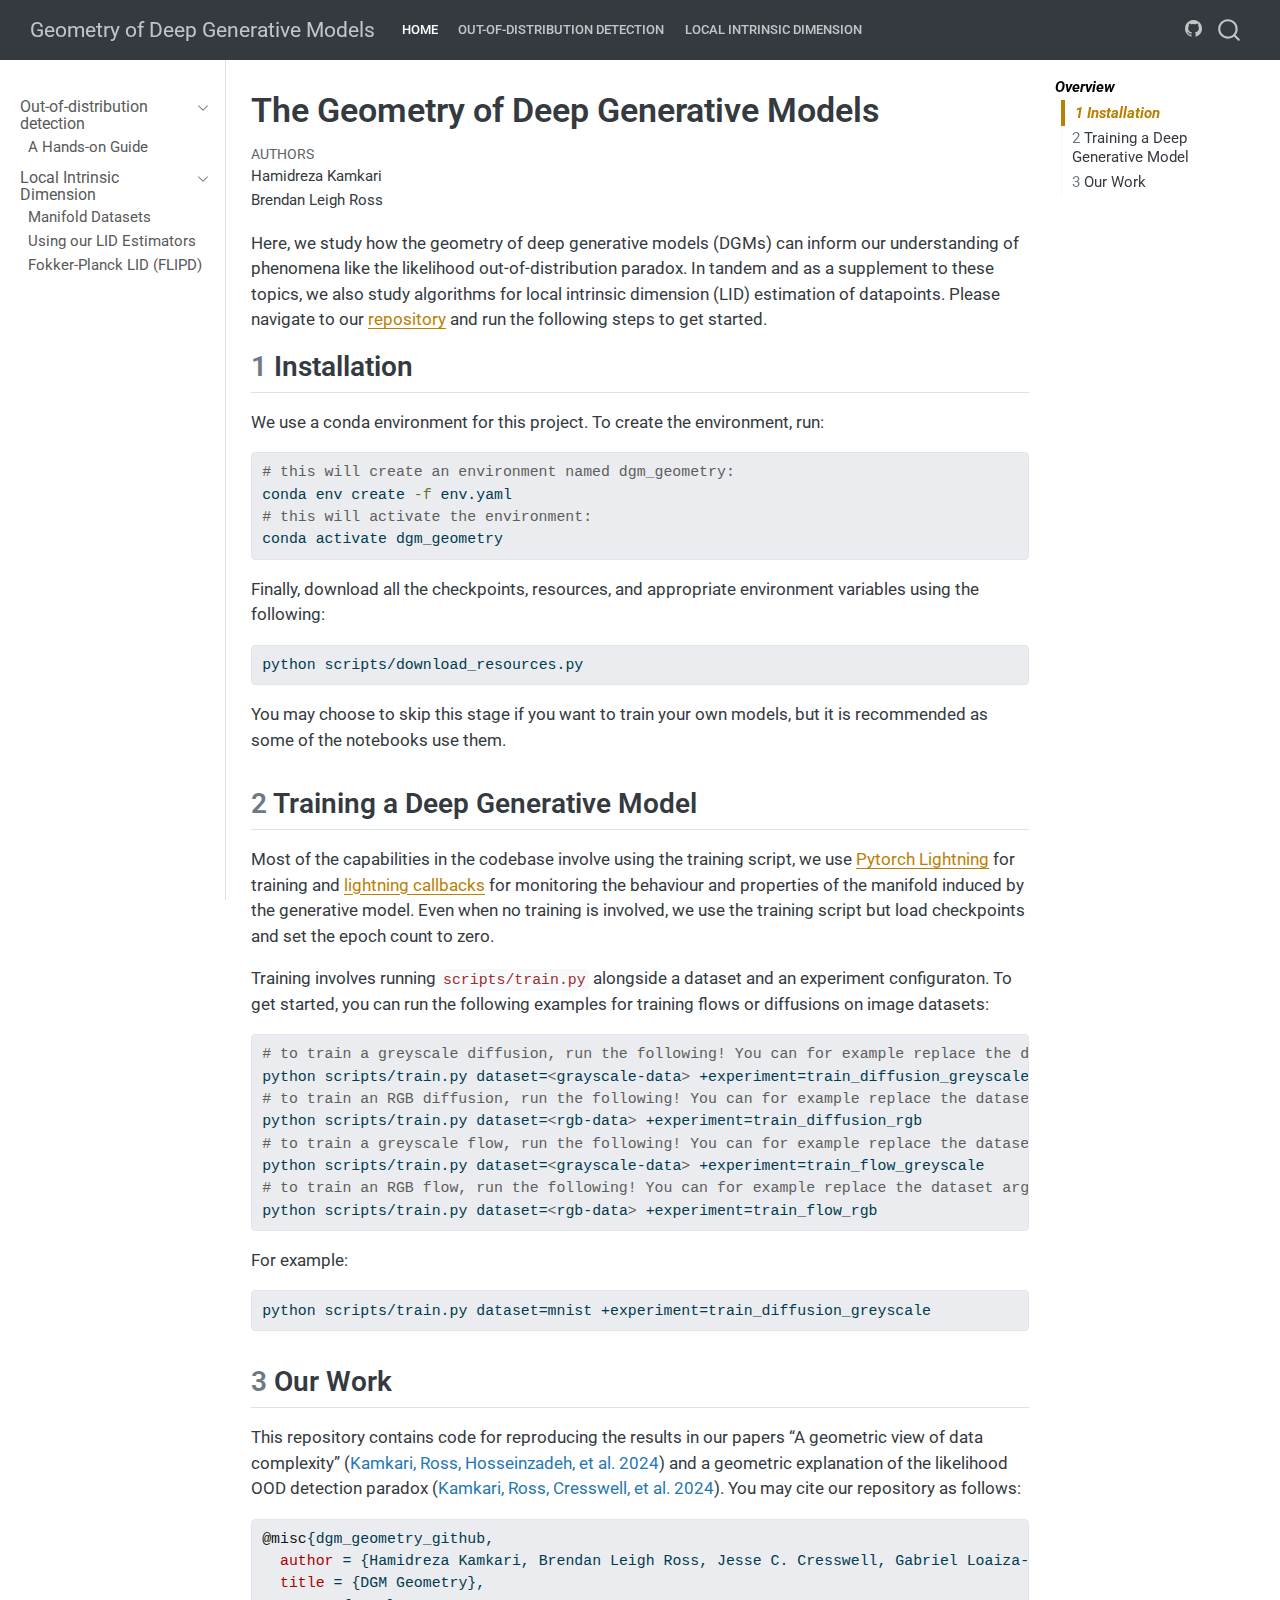
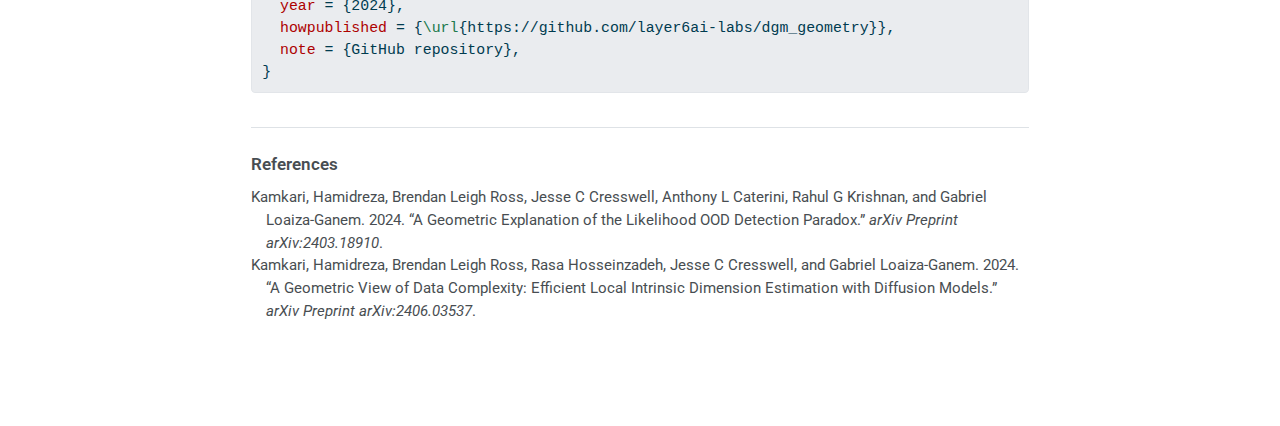
==== commit 7755d763: "remove all broken repo links" ====
--- a/docs/index.html
+++ b/docs/index.html
@@ -269,7 +269,7 @@
 </header>
 
 
-<p>Here, we study how the geometry of deep generative models (DGMs) can inform our understanding of phenomena like the likelihood out-of-distribution paradox. In tandem and as a supplement to these topics, we also study algorithms for local intrinsic dimension (LID) estimation of datapoints. Please navigate to our <a href="https://github.com/blross/dgm-geometry">repository</a> and run the following steps to get started.</p>
+<p>Here, we study how the geometry of deep generative models (DGMs) can inform our understanding of phenomena like the likelihood out-of-distribution paradox. In tandem and as a supplement to these topics, we also study algorithms for local intrinsic dimension (LID) estimation of datapoints. Please navigate to our <a href="https://github.com/layer6ai-labs/dgm_geometry">repository</a> and run the following steps to get started.</p>
 <section id="installation" class="level2" data-number="1">
 <h2 data-number="1" class="anchored" data-anchor-id="installation"><span class="header-section-number">1</span> Installation</h2>
 <p>We use a conda environment for this project. To create the environment, run:</p>
@@ -303,7 +303,7 @@
 <span id="cb5-2"><a href="#cb5-2" aria-hidden="true" tabindex="-1"></a>  <span class="dt">author</span> = {Hamidreza Kamkari, Brendan Leigh Ross, Jesse C. Cresswell, Gabriel Loaiza-Ganem},</span>
 <span id="cb5-3"><a href="#cb5-3" aria-hidden="true" tabindex="-1"></a>  <span class="dt">title</span> = {DGM Geometry},</span>
 <span id="cb5-4"><a href="#cb5-4" aria-hidden="true" tabindex="-1"></a>  <span class="dt">year</span> = {2024},</span>
-<span id="cb5-5"><a href="#cb5-5" aria-hidden="true" tabindex="-1"></a>  <span class="dt">howpublished</span> = {<span class="ch">\url</span>{https://github.com/blross/dgm-geometry}},</span>
+<span id="cb5-5"><a href="#cb5-5" aria-hidden="true" tabindex="-1"></a>  <span class="dt">howpublished</span> = {<span class="ch">\url</span>{https://github.com/layer6ai-labs/dgm_geometry}},</span>
 <span id="cb5-6"><a href="#cb5-6" aria-hidden="true" tabindex="-1"></a>  <span class="dt">note</span> = {GitHub repository},</span>
 <span id="cb5-7"><a href="#cb5-7" aria-hidden="true" tabindex="-1"></a>}</span></code><button title="Copy to Clipboard" class="code-copy-button"><i class="bi"></i></button></pre></div>
 <!-- 
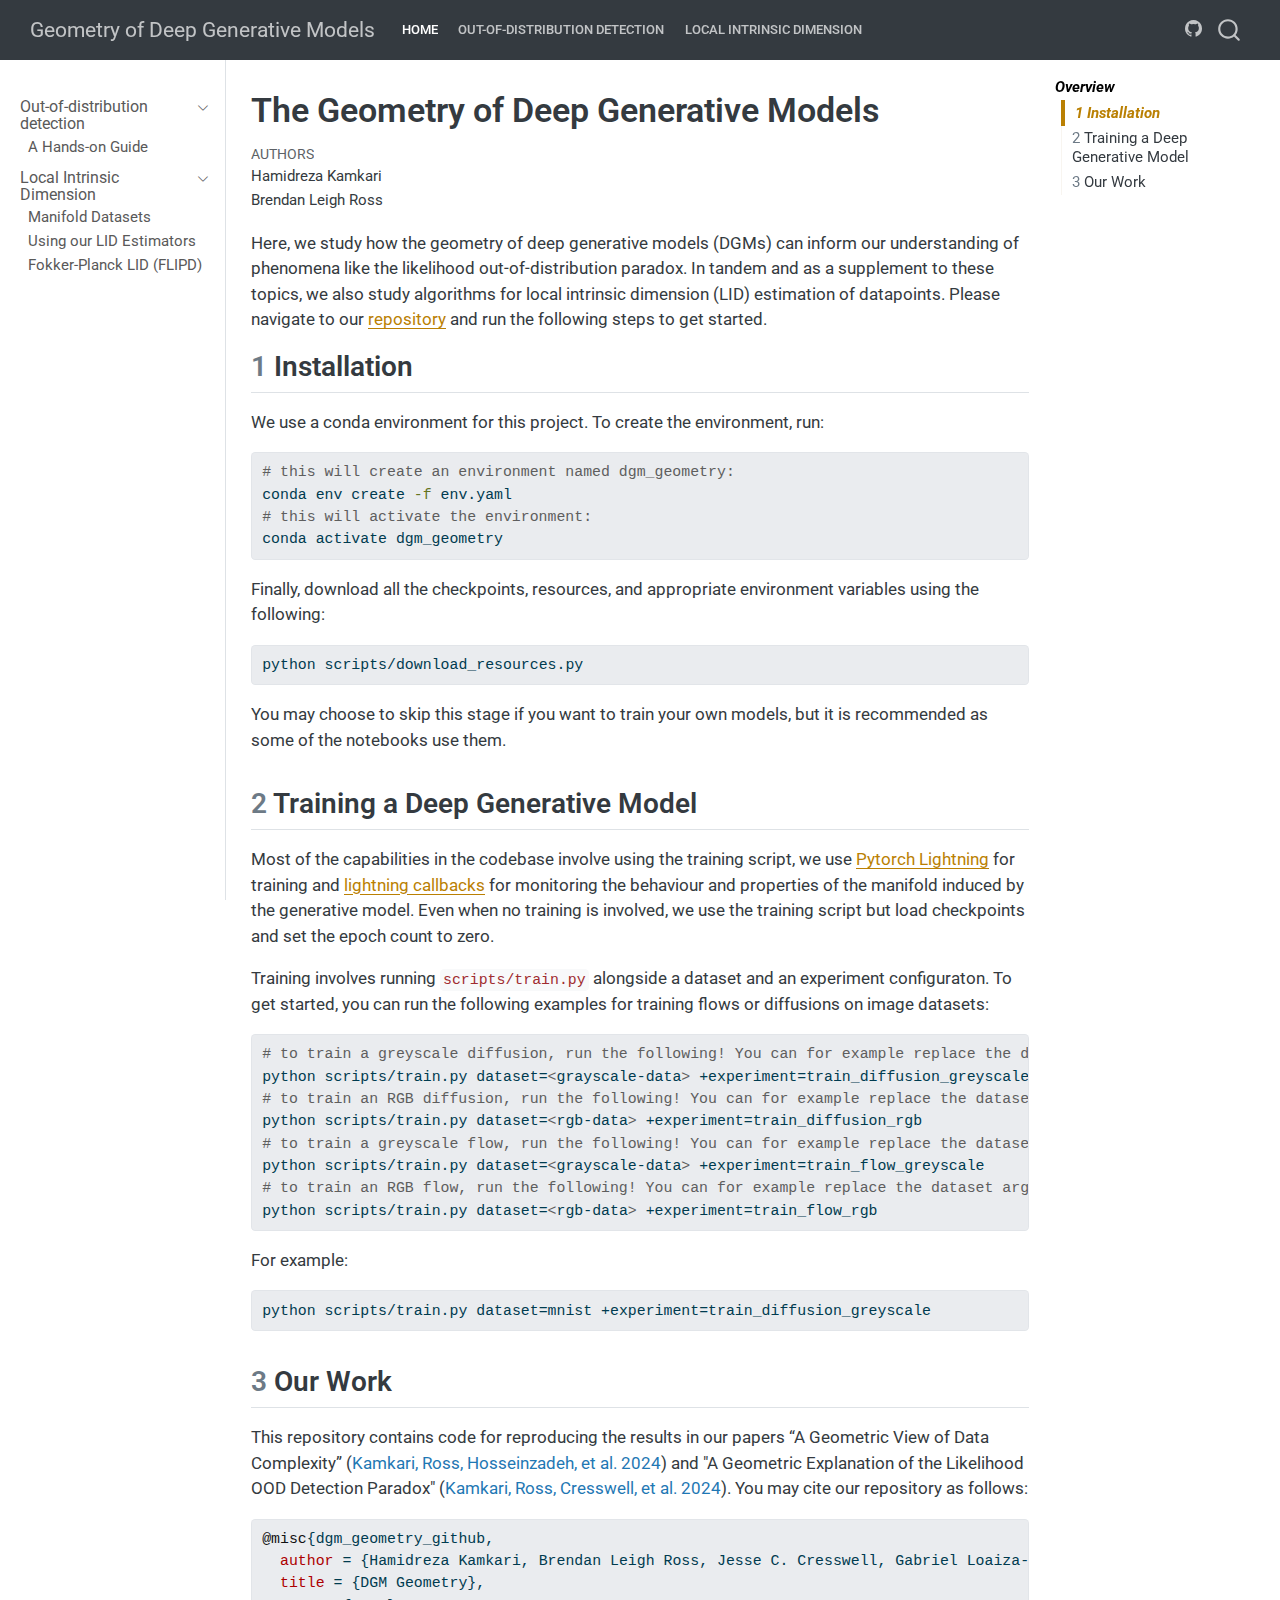
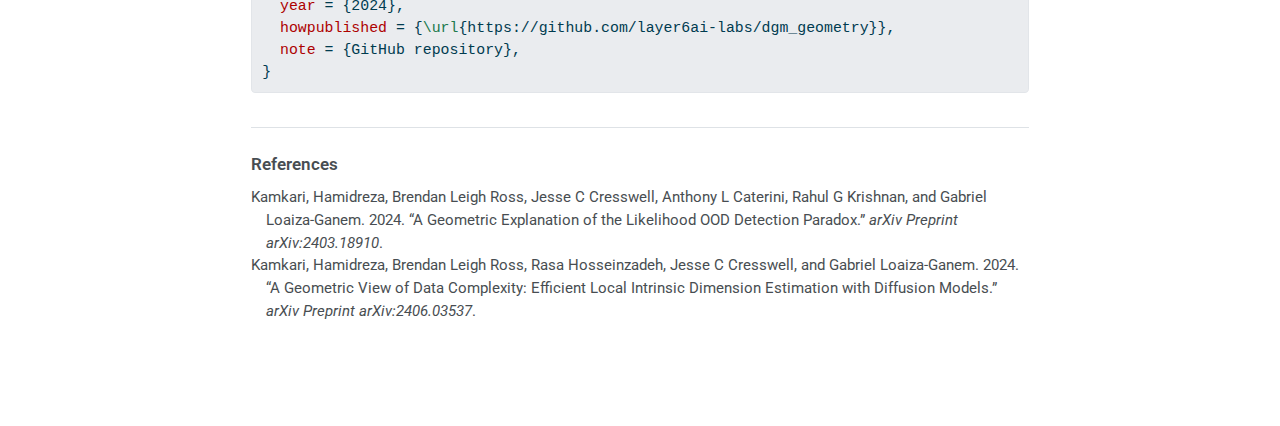
==== commit e2c8e674: "Correct typos" ====
--- a/docs/index.html
+++ b/docs/index.html
@@ -298,7 +298,7 @@
 </section>
 <section id="our-work" class="level2" data-number="3">
 <h2 data-number="3" class="anchored" data-anchor-id="our-work"><span class="header-section-number">3</span> Our Work</h2>
-<p>This repository contains code for reproducing the results in our papers “A geometric view of data complexity” <span class="citation" data-cites="kamkari2024flipd">(<a href="#ref-kamkari2024flipd" role="doc-biblioref">Kamkari, Ross, Hosseinzadeh, et al. 2024</a>)</span> and a geometric explanation of the likelihood OOD detection paradox <span class="citation" data-cites="kamkari2024oodlid">(<a href="#ref-kamkari2024oodlid" role="doc-biblioref">Kamkari, Ross, Cresswell, et al. 2024</a>)</span>. You may cite our repository as follows:</p>
+<p>This repository contains code for reproducing the results in our papers “A Geometric View of Data Complexity” <span class="citation" data-cites="kamkari2024flipd">(<a href="#ref-kamkari2024flipd" role="doc-biblioref">Kamkari, Ross, Hosseinzadeh, et al. 2024</a>)</span> and "A Geometric Explanation of the Likelihood OOD Detection Paradox" <span class="citation" data-cites="kamkari2024oodlid">(<a href="#ref-kamkari2024oodlid" role="doc-biblioref">Kamkari, Ross, Cresswell, et al. 2024</a>)</span>. You may cite our repository as follows:</p>
 <div class="sourceCode" id="cb5"><pre class="sourceCode bibtex code-with-copy"><code class="sourceCode bibtex"><span id="cb5-1"><a href="#cb5-1" aria-hidden="true" tabindex="-1"></a><span class="va">@misc</span>{<span class="ot">dgm_geometry_github</span>,</span>
 <span id="cb5-2"><a href="#cb5-2" aria-hidden="true" tabindex="-1"></a>  <span class="dt">author</span> = {Hamidreza Kamkari, Brendan Leigh Ross, Jesse C. Cresswell, Gabriel Loaiza-Ganem},</span>
 <span id="cb5-3"><a href="#cb5-3" aria-hidden="true" tabindex="-1"></a>  <span class="dt">title</span> = {DGM Geometry},</span>
